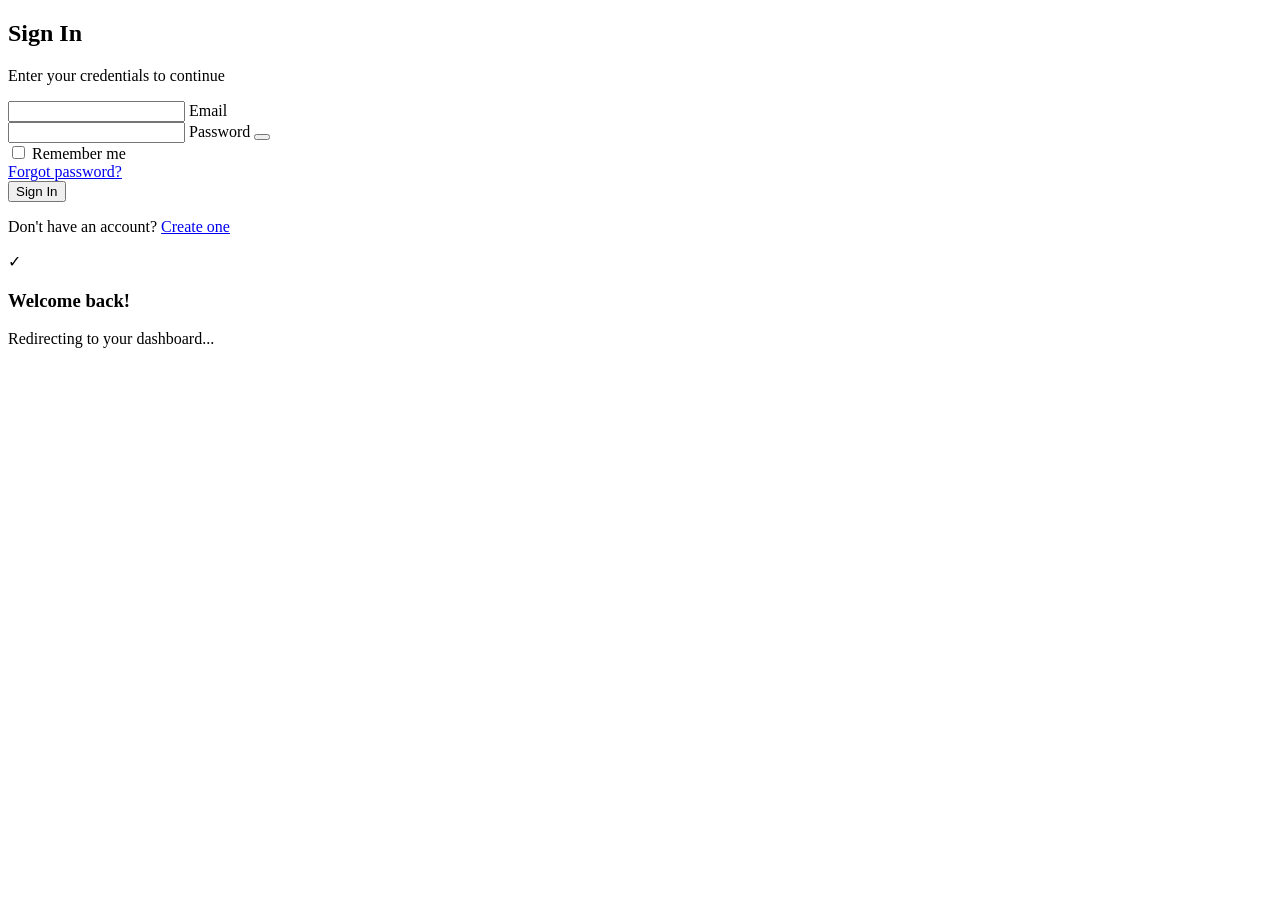
==== index.html @ 8c45a977 "Added html files" ====
<!DOCTYPE html>
<html lang="en">
<head>
    <meta charset="UTF-8">
    <meta name="viewport" content="width=device-width, initial-scale=1.0">
    <title>Login page of finance manager</title>
    <link rel="stylesheet" href="login.css">
</head>
<body>
    <div class="login-container">
        <div class="login-card">
            <div class="login-header">
                <h2>Sign In</h2>
                <p>Enter your credentials to continue</p>
            </div>
            
            <form class="login-form" id="loginForm" novalidate>
                <div class="form-group">
                    <div class="input-wrapper">
                        <input type="email" id="email" name="email" required autocomplete="email">
                        <label for="email">Email</label>
                    </div>
                    <span class="error-message" id="emailError"></span>
                </div>

                <div class="form-group">
                    <div class="input-wrapper">
                        <input type="password" id="password" name="password" required autocomplete="current-password">
                        <label for="password">Password</label>
                        <button type="button" class="password-toggle" id="passwordToggle" aria-label="Toggle password visibility">
                            <span class="toggle-icon"></span>
                        </button>
                    </div>
                    <span class="error-message" id="passwordError"></span>
                </div>

                <div class="form-options">
                    <div class="remember-wrapper">
                        <input type="checkbox" id="remember" name="remember">
                        <label for="remember" class="checkbox-label">
                            <span class="checkmark"></span>
                            Remember me
                        </label>
                    </div>
                    <a href="#" class="forgot-password">Forgot password?</a>
                </div>

                <button type="submit" class="login-btn">
                    <span class="btn-text">Sign In</span>
                    <span class="btn-loader"></span>
                </button>
            </form>

            <div class="signup-link">
                <p>Don't have an account? <a href="#">Create one</a></p>
            </div>

            <div class="success-message" id="successMessage">
                <div class="success-icon">✓</div>
                <h3>Welcome back!</h3>
                <p>Redirecting to your dashboard...</p>
            </div>
        </div>
    </div>

    <script src="script.js"></script>
</body>
</html>

<!-- HTML DONE -->
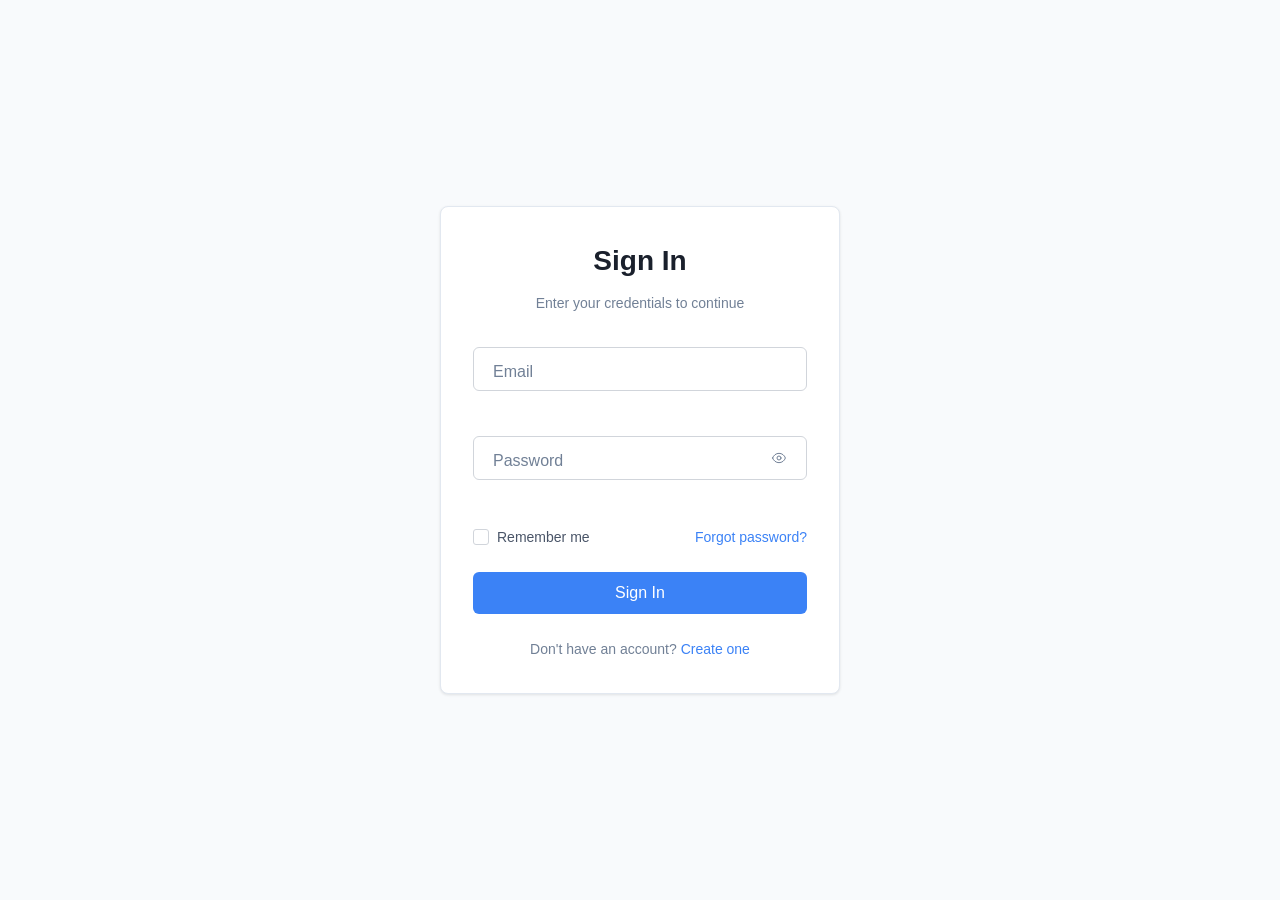
==== commit b8726a69: "improve signup logic" ====
--- a/index.html
+++ b/index.html
@@ -7,6 +7,9 @@
     <link rel="stylesheet" href="login.css">
 </head>
 <body>
+    <div class="loader-cont">
+        <div class="loader"></div>
+    </div>
     <div class="login-container">
         <div class="login-card">
             <div class="login-header">
@@ -20,7 +23,7 @@
                         <input type="email" id="email" name="email" required autocomplete="email">
                         <label for="email">Email</label>
                     </div>
-                    <span class="error-message" id="emailError"></span>
+                    <span class="error-message" id="emailError">please enter correct email id</span>
                 </div>
 
                 <div class="form-group">
@@ -31,7 +34,7 @@
                             <span class="toggle-icon"></span>
                         </button>
                     </div>
-                    <span class="error-message" id="passwordError"></span>
+                    <span class="error-message" id="passwordError">enter correct password</span>
                 </div>
 
                 <div class="form-options">
@@ -47,12 +50,11 @@
 
                 <button type="submit" class="login-btn">
                     <span class="btn-text">Sign In</span>
-                    <span class="btn-loader"></span>
                 </button>
             </form>
 
             <div class="signup-link">
-                <p>Don't have an account? <a href="#">Create one</a></p>
+                <p>Don't have an account? <a href="./signup.html">Create one</a></p>
             </div>
 
             <div class="success-message" id="successMessage">
@@ -63,8 +65,8 @@
         </div>
     </div>
 
-    <script src="script.js"></script>
 </body>
+<script type="module" src="./js/login.js"></script>
 </html>
 
-<!-- HTML DONE -->+<!-- HTML DONE -->
--- a/login.css
+++ b/login.css
@@ -0,0 +1,380 @@
+* {
+    margin: 0;
+    padding: 0;
+    box-sizing: border-box;
+}
+
+body {
+    font-family: -apple-system, BlinkMacSystemFont, 'Segoe UI', 'Roboto', 'Helvetica Neue', Arial, sans-serif;
+    background: #f8fafc;
+    min-height: 100vh;
+    display: flex;
+    align-items: center;
+    justify-content: center;
+    padding: 20px;
+    line-height: 1.6;
+}
+
+.login-container {
+    width: 100%;
+    max-width: 400px;
+}
+
+.login-card {
+    background: #ffffff;
+    border: 1px solid #e2e8f0;
+    border-radius: 8px;
+    padding: 32px;
+    box-shadow: 0 1px 3px rgba(0, 0, 0, 0.1);
+    transition: all 0.2s ease;
+}
+
+.login-card:hover {
+    box-shadow: 0 4px 6px rgba(0, 0, 0, 0.1);
+}
+
+.login-header {
+    text-align: center;
+    margin-bottom: 32px;
+}
+
+.login-header h2 {
+    color: #1a202c;
+    font-size: 1.75rem;
+    font-weight: 600;
+    margin-bottom: 8px;
+}
+
+.login-header p {
+    color: #718096;
+    font-size: 14px;
+    font-weight: 400;
+}
+
+/* Form Group & Input Styles */
+.form-group {
+    margin-bottom: 20px;
+    position: relative;
+}
+
+.input-wrapper {
+    position: relative;
+    display: flex;
+    flex-direction: column;
+}
+
+.input-wrapper input {
+    background: #ffffff;
+    border: 1px solid #d1d5db;
+    border-radius: 6px;
+    padding: 12px 16px;
+    color: #1a202c;
+    font-size: 16px;
+    font-weight: 400;
+    transition: all 0.2s ease;
+    width: 100%;
+    outline: none;
+}
+
+.input-wrapper input:focus {
+    border-color: #3b82f6;
+    box-shadow: 0 0 0 3px rgba(59, 130, 246, 0.1);
+}
+
+.input-wrapper input:focus + label,
+.input-wrapper input:valid + label {
+    transform: translateY(-32px) scale(0.85);
+    color: #3b82f6;
+    font-weight: 500;
+}
+
+.input-wrapper label {
+    position: absolute;
+    left: 16px;
+    top: 12px;
+    color: #718096;
+    font-size: 16px;
+    font-weight: 400;
+    transition: all 0.2s ease;
+    pointer-events: none;
+    transform-origin: left top;
+    background: #ffffff;
+    padding: 0 4px;
+}
+
+/* Password Toggle */
+.input-wrapper .password-toggle {
+    position: absolute;
+    right: 12px;
+    top: 50%;
+    transform: translateY(-50%);
+    background: none;
+    border: none;
+    cursor: pointer;
+    padding: 8px;
+    color: #718096;
+    transition: color 0.2s ease;
+    z-index: 2;
+}
+
+.input-wrapper .password-toggle:hover {
+    color: #3b82f6;
+}
+
+.toggle-icon {
+    display: block;
+    width: 16px;
+    height: 16px;
+    background-image: url("data:image/svg+xml,%3csvg xmlns='http://www.w3.org/2000/svg' fill='none' viewBox='0 0 24 24' stroke='%23718096' stroke-width='1.5'%3e%3cpath stroke-linecap='round' stroke-linejoin='round' d='M15 12a3 3 0 11-6 0 3 3 0 016 0z'/%3e%3cpath stroke-linecap='round' stroke-linejoin='round' d='M2.458 12C3.732 7.943 7.523 5 12 5c4.478 0 8.268 2.943 9.542 7-1.274 4.057-5.064 7-9.542 7-4.477 0-8.268-2.943-9.542-7z'/%3e%3c/svg%3e");
+    background-size: contain;
+    background-repeat: no-repeat;
+    background-position: center;
+    transition: background-image 0.2s ease;
+}
+
+.password-toggle:hover .toggle-icon {
+    background-image: url("data:image/svg+xml,%3csvg xmlns='http://www.w3.org/2000/svg' fill='none' viewBox='0 0 24 24' stroke='%233b82f6' stroke-width='1.5'%3e%3cpath stroke-linecap='round' stroke-linejoin='round' d='M15 12a3 3 0 11-6 0 3 3 0 016 0z'/%3e%3cpath stroke-linecap='round' stroke-linejoin='round' d='M2.458 12C3.732 7.943 7.523 5 12 5c4.478 0 8.268 2.943 9.542 7-1.274 4.057-5.064 7-9.542 7-4.477 0-8.268-2.943-9.542-7z'/%3e%3c/svg%3e");
+}
+
+.toggle-icon.show-password {
+    background-image: url("data:image/svg+xml,%3csvg xmlns='http://www.w3.org/2000/svg' fill='none' viewBox='0 0 24 24' stroke='%23718096' stroke-width='1.5'%3e%3cpath stroke-linecap='round' stroke-linejoin='round' d='M3.98 8.223A10.477 10.477 0 001.934 12C3.226 16.338 7.244 19.5 12 19.5c.993 0 1.953-.138 2.863-.395M6.228 6.228A10.45 10.45 0 0112 4.5c4.756 0 8.773 3.162 10.065 7.498a10.523 10.523 0 01-4.293 5.774M6.228 6.228L3 3m3.228 3.228l3.65 3.65m7.894 7.894L21 21m-3.228-3.228l-3.65-3.65m0 0a3 3 0 11-4.243-4.243m4.242 4.242L9.88 9.88'/%3e%3c/svg%3e");
+}
+
+/* Form Options */
+.form-options {
+    display: flex;
+    justify-content: space-between;
+    align-items: center;
+    margin-bottom: 24px;
+    flex-wrap: wrap;
+    gap: 12px;
+}
+
+.remember-wrapper {
+    display: flex;
+    align-items: center;
+    gap: 8px;
+    cursor: pointer;
+}
+
+.remember-wrapper input[type="checkbox"] {
+    display: none;
+}
+
+.checkmark {
+    width: 16px;
+    height: 16px;
+    border: 1px solid #d1d5db;
+    border-radius: 3px;
+    display: flex;
+    align-items: center;
+    justify-content: center;
+    transition: all 0.2s ease;
+    flex-shrink: 0;
+    background: #ffffff;
+}
+
+.remember-wrapper input[type="checkbox"]:checked + .checkbox-label .checkmark {
+    background: #3b82f6;
+    border-color: #3b82f6;
+}
+
+.remember-wrapper input[type="checkbox"]:checked + .checkbox-label .checkmark::after {
+    content: '✓';
+    color: white;
+    font-size: 10px;
+    font-weight: bold;
+}
+
+.checkbox-label {
+    color: #4a5568;
+    font-size: 14px;
+    cursor: pointer;
+    user-select: none;
+    display: flex;
+    align-items: center;
+    gap: 8px;
+}
+
+.forgot-password {
+    color: #3b82f6;
+    text-decoration: none;
+    font-size: 14px;
+    font-weight: 500;
+    transition: color 0.2s ease;
+}
+
+.forgot-password:hover {
+    color: #2563eb;
+}
+
+/* Login Button */
+.login-btn {
+    width: 100%;
+    background: #3b82f6;
+    border: none;
+    border-radius: 6px;
+    padding: 12px 24px;
+    color: white;
+    font-size: 16px;
+    font-weight: 500;
+    cursor: pointer;
+    transition: all 0.2s ease;
+    position: relative;
+    margin-bottom: 24px;
+}
+
+.login-btn:hover {
+    background: #2563eb;
+    transform: translateY(-1px);
+    box-shadow: 0 4px 6px rgba(59, 130, 246, 0.2);
+}
+
+.login-btn:active {
+    transform: translateY(0);
+}
+
+/* Loading State */
+.login-btn.loading {
+    pointer-events: none;
+    background: #9ca3af;
+}
+
+.btn-text {
+    transition: opacity 0.2s ease;
+}
+
+.btn-loader {
+    position: absolute;
+    top: 50%;
+    left: 50%;
+    transform: translate(-50%, -50%);
+    width: 16px;
+    height: 16px;
+    border: 2px solid transparent;
+    border-top: 2px solid white;
+    border-radius: 50%;
+    opacity: 0;
+    animation: spin 1s linear infinite;
+    transition: opacity 0.2s ease;
+}
+
+.login-btn.loading .btn-text {
+    opacity: 0;
+}
+
+.login-btn.loading .btn-loader {
+    opacity: 1;
+}
+
+/* Error States */
+.error-message {
+    color: #dc2626;
+    font-size: 12px;
+    font-weight: 500;
+    margin-top: 6px;
+    margin-left: 4px;
+    opacity: 0;
+    transform: translateY(-10px);
+    transition: all 0.2s ease;
+}
+
+.error-message.show {
+    opacity: 1;
+    transform: translateY(0);
+}
+
+.form-group.error .input-wrapper input {
+    border-color: #dc2626;
+    box-shadow: 0 0 0 3px rgba(220, 38, 38, 0.1);
+}
+
+/* Success Message */
+.success-message {
+    display: none;
+    text-align: center;
+    padding: 32px 20px;
+    opacity: 0;
+    transform: translateY(20px);
+    transition: all 0.3s ease;
+}
+
+.success-message.show {
+    display: block;
+    opacity: 1;
+    transform: translateY(0);
+}
+
+.success-icon {
+    width: 48px;
+    height: 48px;
+    background: #059669;
+    border-radius: 50%;
+    display: flex;
+    align-items: center;
+    justify-content: center;
+    font-size: 20px;
+    color: white;
+    margin: 0 auto 16px;
+}
+
+.success-message h3 {
+    color: #1a202c;
+    font-size: 1.25rem;
+    margin-bottom: 8px;
+}
+
+.success-message p {
+    color: #718096;
+    font-size: 14px;
+}
+
+/* Signup Link */
+.signup-link {
+    text-align: center;
+}
+
+.signup-link p {
+    color: #718096;
+    font-size: 14px;
+}
+
+.signup-link a {
+    color: #3b82f6;
+    text-decoration: none;
+    font-weight: 500;
+    transition: color 0.2s ease;
+}
+
+.signup-link a:hover {
+    color: #2563eb;
+}
+
+/* Animations */
+@keyframes spin {
+    0% { transform: translate(-50%, -50%) rotate(0deg); }
+    100% { transform: translate(-50%, -50%) rotate(360deg); }
+}
+
+/* Mobile Responsive */
+@media (max-width: 480px) {
+    body {
+        padding: 16px;
+    }
+    
+    .login-card {
+        padding: 24px;
+    }
+    
+    .login-header h2 {
+        font-size: 1.5rem;
+    }
+    
+    .form-options {
+        flex-direction: column;
+        align-items: flex-start;
+        gap: 16px;
+    }
+}
+
+/* CSS STYLING DONE */
